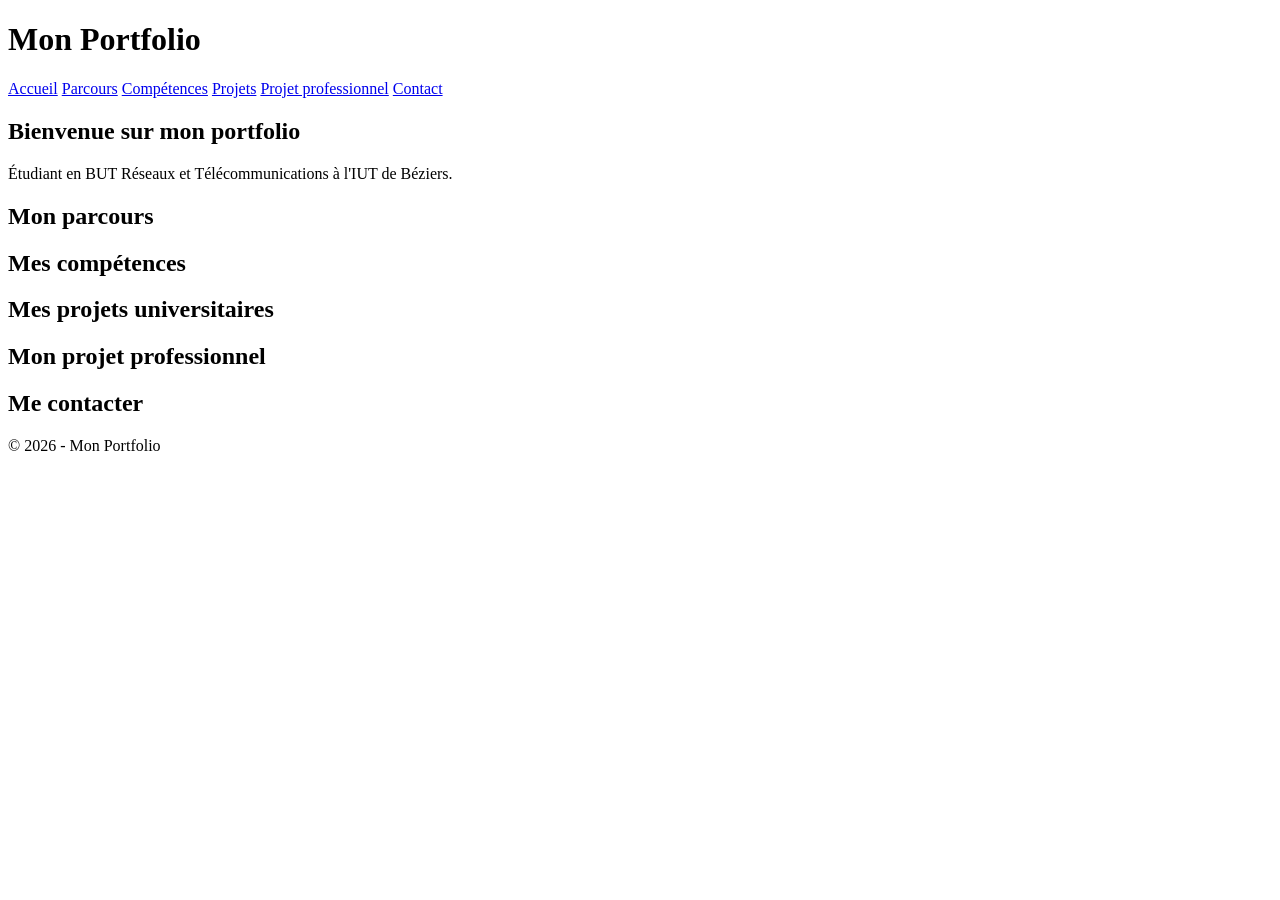
==== index.html @ 4b576bbe "Create index.html" ====
<!DOCTYPE html>
<html lang="fr">

<head>
    <meta charset="UTF-8">
    <meta name="viewport" content="width=device-width, initial-scale=1.0">
    <title>Mon Portfolio - BUT R&T</title>
    <link rel="stylesheet" href="style.css">
</head>

<body>

    <header>
        <h1>Mon Portfolio</h1>

        <nav>
            <a href="#accueil">Accueil</a>
            <a href="#parcours">Parcours</a>
            <a href="#competences">Compétences</a>
            <a href="#projets">Projets</a>
            <a href="#avenir">Projet professionnel</a>
            <a href="#contact">Contact</a>
        </nav>
    </header>

    <main>

        <section id="accueil">
            <h2>Bienvenue sur mon portfolio</h2>
            <p>Étudiant en BUT Réseaux et Télécommunications
            à l'IUT de Béziers.</p>
        </section>

        <section id="parcours">
            <h2>Mon parcours</h2>
        </section>

        <section id="competences">
            <h2>Mes compétences</h2>
        </section>

        <section id="projets">
            <h2>Mes projets universitaires</h2>
        </section>

        <section id="avenir">
            <h2>Mon projet professionnel</h2>
        </section>

        <section id="contact">
            <h2>Me contacter</h2>
        </section>

    </main>

    <footer>
        <p>© 2026 - Mon Portfolio</p>
    </footer>

</body>

</html>
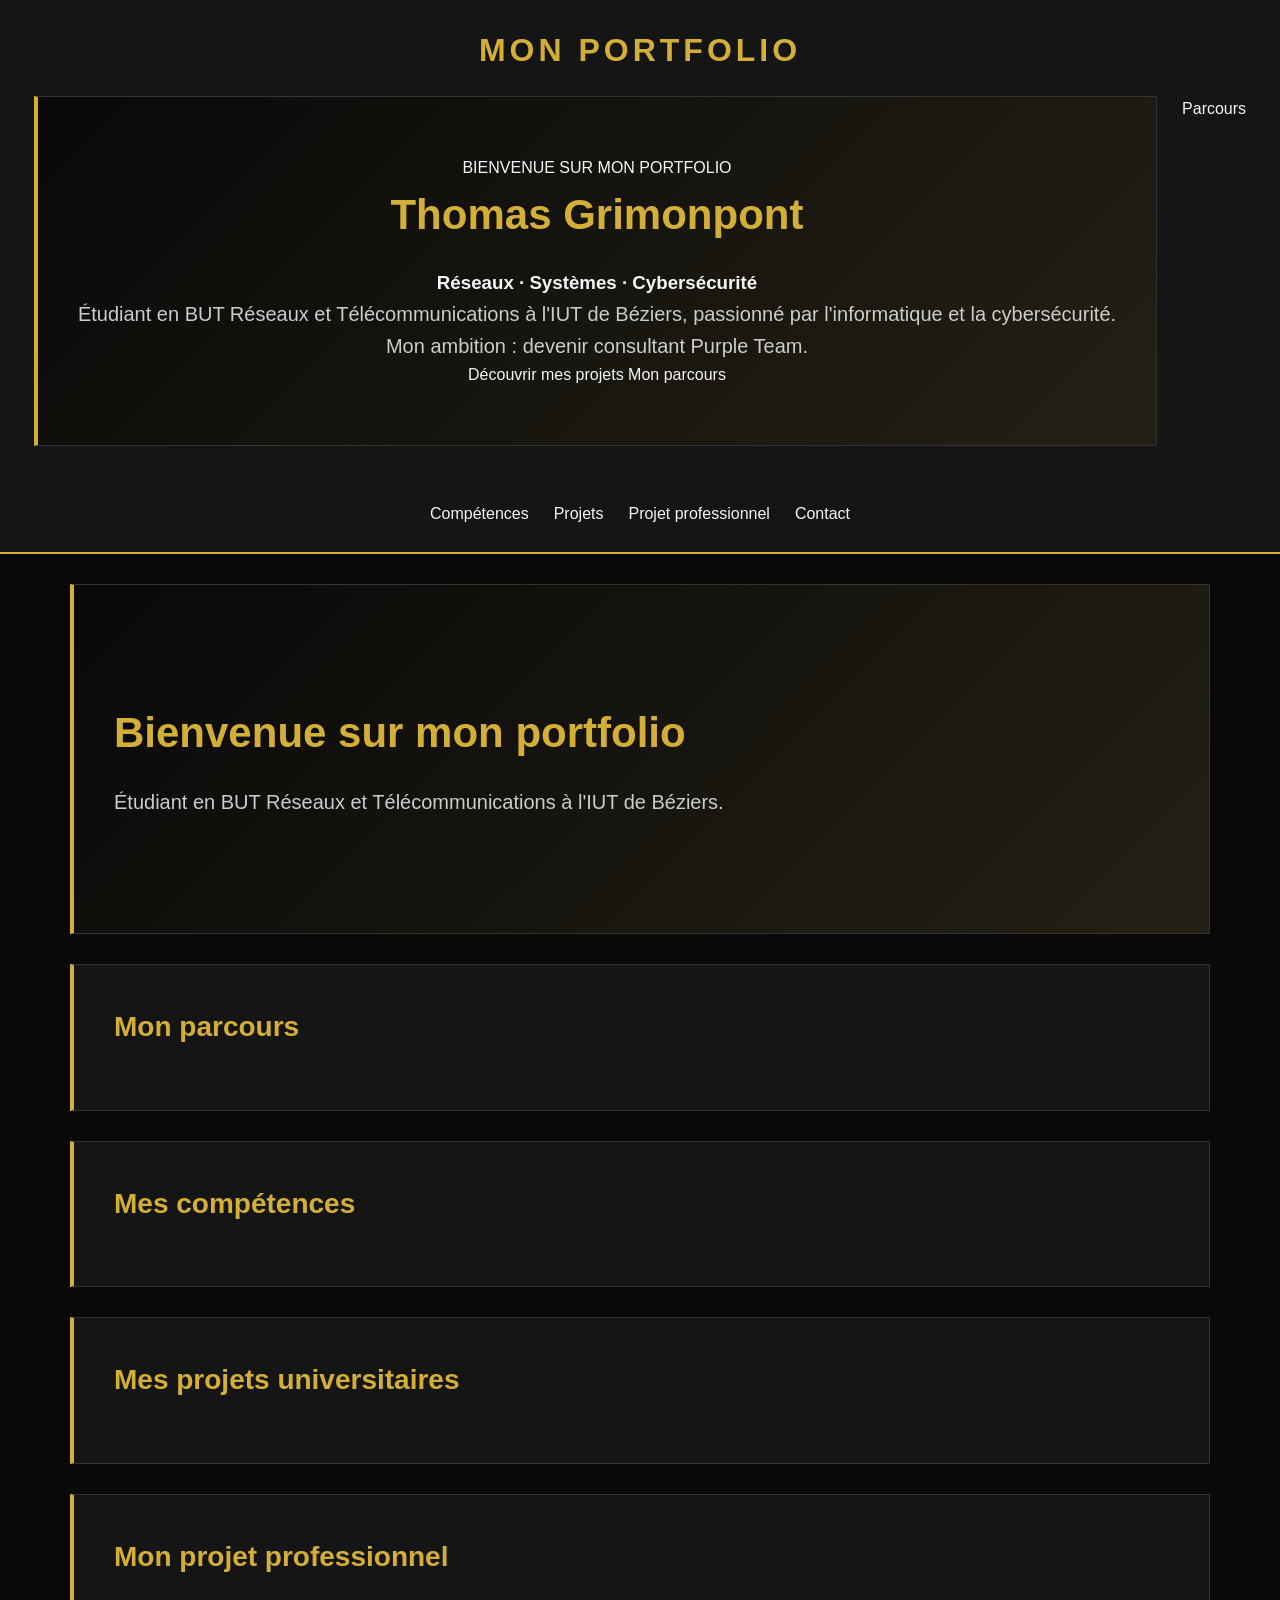
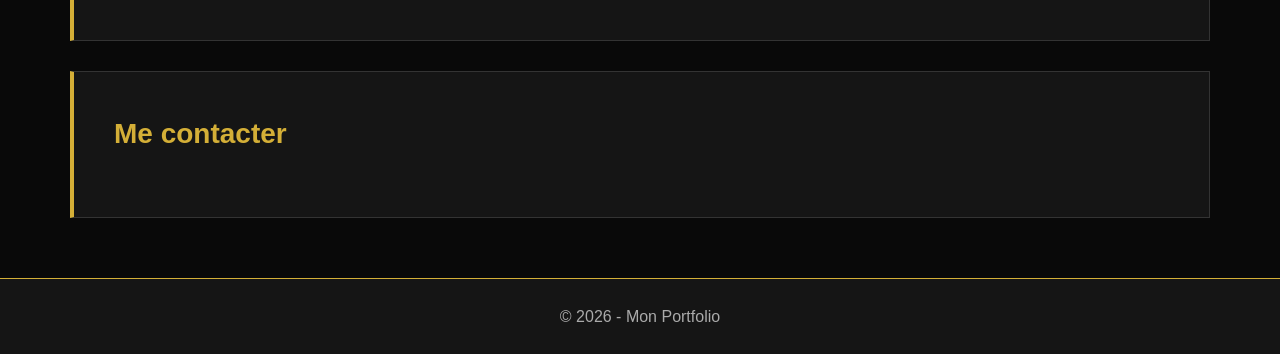
==== commit f29c5cf9: "Update index.html" ====
--- a/index.html
+++ b/index.html
@@ -15,7 +15,37 @@
         <h1>Mon Portfolio</h1>
 
         <nav>
-            <a href="#accueil">Accueil</a>
+            
+<section id="accueil">
+
+    <span class="surtitre">BIENVENUE SUR MON PORTFOLIO</span>
+
+    <h2>Thomas Grimonpont</h2>
+
+    <h3>Réseaux · Systèmes · Cybersécurité</h3>
+
+    <p>
+        Étudiant en BUT Réseaux et Télécommunications
+        à l'IUT de Béziers, passionné par l'informatique
+        et la cybersécurité.
+    </p>
+
+    <p>
+        Mon ambition : devenir consultant Purple Team.
+    </p>
+
+    <div class="boutons">
+        <a href="#projets" class="btn-or">
+            Découvrir mes projets
+        </a>
+
+        <a href="#parcours" class="btn-contour">
+            Mon parcours
+        </a>
+    </div>
+
+</section>
+
             <a href="#parcours">Parcours</a>
             <a href="#competences">Compétences</a>
             <a href="#projets">Projets</a>
--- a/style.css
+++ b/style.css
@@ -0,0 +1,139 @@
+
+/* Paramètres généraux */
+
+* {
+    box-sizing: border-box;
+    margin: 0;
+    padding: 0;
+}
+
+html {
+    scroll-behavior: smooth;
+}
+
+body {
+    background-color: #090909;
+    color: #f5f5f5;
+    font-family: Arial, sans-serif;
+    line-height: 1.6;
+}
+
+/* En-tête */
+
+header {
+    background-color: #151515;
+    border-bottom: 2px solid #d4af37;
+    padding: 25px;
+    text-align: center;
+}
+
+header h1 {
+    color: #d4af37;
+    text-transform: uppercase;
+    letter-spacing: 4px;
+}
+
+/* Menu de navigation */
+
+nav {
+    display: flex;
+    justify-content: center;
+    flex-wrap: wrap;
+    gap: 25px;
+    margin-top: 20px;
+}
+
+nav a {
+    color: #f5f5f5;
+    text-decoration: none;
+    transition: 0.3s;
+}
+
+nav a:hover {
+    color: #d4af37;
+}
+
+a:focus-visible {
+    outline: 2px solid #d4af37;
+    outline-offset: 5px;
+}
+
+/* Contenu principal */
+
+main {
+    max-width: 1200px;
+    margin: auto;
+    padding: 30px;
+}
+
+/* Rubriques */
+
+section {
+    background-color: #151515;
+    border: 1px solid #333333;
+    border-left: 4px solid #d4af37;
+    padding: 40px;
+    margin-bottom: 30px;
+}
+
+section h2 {
+    color: #d4af37;
+    margin-bottom: 20px;
+    font-size: 28px;
+}
+
+/* Page d'accueil */
+
+#accueil {
+    min-height: 350px;
+    display: flex;
+    flex-direction: column;
+    justify-content: center;
+    background: linear-gradient(
+        135deg, #090909, #242015
+    );
+}
+
+#accueil h2 {
+    font-size: 42px;
+}
+
+#accueil p {
+    color: #cccccc;
+    font-size: 20px;
+}
+
+/* Pied de page */
+
+footer {
+    background-color: #151515;
+    border-top: 1px solid #d4af37;
+    text-align: center;
+    padding: 25px;
+    color: #aaaaaa;
+}
+
+/* Adaptation aux téléphones */
+
+@media screen and (max-width: 768px) {
+
+    nav {
+        gap: 15px;
+    }
+
+    main {
+        padding: 15px;
+    }
+
+    section {
+        padding: 20px;
+    }
+
+    #accueil h2 {
+        font-size: 30px;
+    }
+
+    #accueil p {
+        font-size: 16px;
+    }
+}
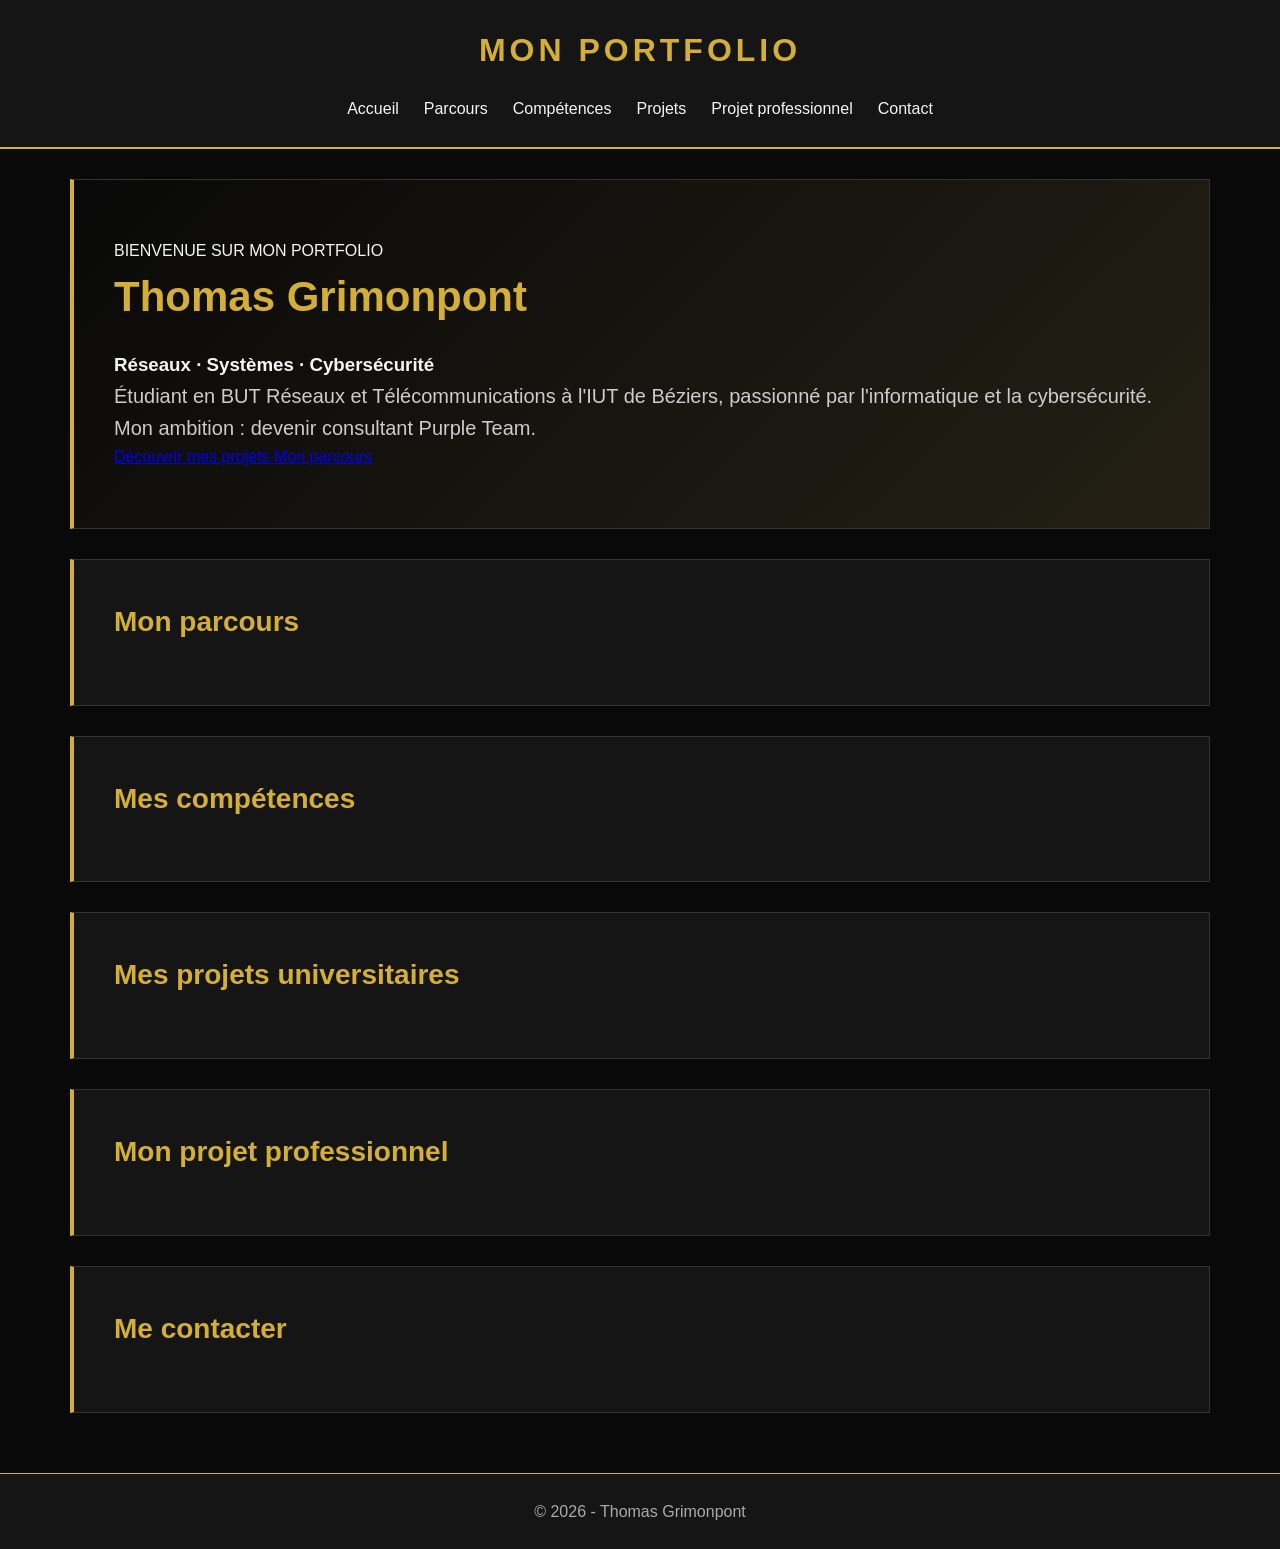
==== commit 5a7939c9: "Update index.html" ====
--- a/index.html
+++ b/index.html
@@ -5,7 +5,7 @@
 <head>
     <meta charset="UTF-8">
     <meta name="viewport" content="width=device-width, initial-scale=1.0">
-    <title>Mon Portfolio - BUT R&T</title>
+    <title>Thomas Grimonpont - Portfolio</title>
     <link rel="stylesheet" href="style.css">
 </head>
 
@@ -15,37 +15,7 @@
         <h1>Mon Portfolio</h1>
 
         <nav>
-            
-<section id="accueil">
-
-    <span class="surtitre">BIENVENUE SUR MON PORTFOLIO</span>
-
-    <h2>Thomas Grimonpont</h2>
-
-    <h3>Réseaux · Systèmes · Cybersécurité</h3>
-
-    <p>
-        Étudiant en BUT Réseaux et Télécommunications
-        à l'IUT de Béziers, passionné par l'informatique
-        et la cybersécurité.
-    </p>
-
-    <p>
-        Mon ambition : devenir consultant Purple Team.
-    </p>
-
-    <div class="boutons">
-        <a href="#projets" class="btn-or">
-            Découvrir mes projets
-        </a>
-
-        <a href="#parcours" class="btn-contour">
-            Mon parcours
-        </a>
-    </div>
-
-</section>
-
+            <a href="#accueil">Accueil</a>
             <a href="#parcours">Parcours</a>
             <a href="#competences">Compétences</a>
             <a href="#projets">Projets</a>
@@ -57,9 +27,37 @@
     <main>
 
         <section id="accueil">
-            <h2>Bienvenue sur mon portfolio</h2>
-            <p>Étudiant en BUT Réseaux et Télécommunications
-            à l'IUT de Béziers.</p>
+
+            <span class="surtitre">
+                BIENVENUE SUR MON PORTFOLIO
+            </span>
+
+            <h2>Thomas Grimonpont</h2>
+
+            <h3>Réseaux · Systèmes · Cybersécurité</h3>
+
+            <p>
+                Étudiant en BUT Réseaux et Télécommunications
+                à l'IUT de Béziers, passionné par l'informatique
+                et la cybersécurité.
+            </p>
+
+            <p>
+                Mon ambition : devenir consultant Purple Team.
+            </p>
+
+            <div class="boutons">
+
+                <a href="#projets" class="btn-or">
+                    Découvrir mes projets
+                </a>
+
+                <a href="#parcours" class="btn-contour">
+                    Mon parcours
+                </a>
+
+            </div>
+
         </section>
 
         <section id="parcours">
@@ -85,7 +83,7 @@
     </main>
 
     <footer>
-        <p>© 2026 - Mon Portfolio</p>
+        <p>© 2026 - Thomas Grimonpont</p>
     </footer>
 
 </body>
--- a/style.css
+++ b/style.css
@@ -132,6 +132,102 @@
     #accueil h2 {
         font-size: 30px;
     }
+    
+/* Présentation personnelle */
+
+.surtitre {
+    color: #d4af37;
+    font-size: 13px;
+    letter-spacing: 5px;
+    margin-bottom: 15px;
+}
+
+#accueil {
+    min-height: 500px;
+}
+
+#accueil h2 {
+    color: #ffffff;
+    font-size: clamp(32px, 5vw, 65px);
+    margin-bottom: 5px;
+}
+
+#accueil h3 {
+    color: #d4af37;
+    font-size: 22px;
+    margin-bottom: 25px;
+}
+
+#accueil p {
+    max-width: 750px;
+    margin-bottom: 10px;
+}
+
+/* Boutons */
+
+.boutons {
+    display: flex;
+    flex-wrap: wrap;
+    gap: 20px;
+    margin-top: 30px;
+}
+
+.btn-or,
+.btn-contour {
+    padding: 12px 25px;
+    text-decoration: none;
+    font-weight: bold;
+    border: 1px solid #d4af37;
+    transition: 0.3s;
+}
+
+.btn-or {
+    background-color: #d4af37;
+    color: #090909;
+}
+
+.btn-contour {
+    color: #d4af37;
+}
+
+.btn-or:hover {
+    background-color: #f5d76e;
+    box-shadow: 0 0 20px #d4af3755;
+}
+
+.btn-contour:hover {
+    background-color: #d4af37;
+    color: #090909;
+}
+
+/* Animation d'apparition */
+
+#accueil {
+    animation: apparition 1s ease-out;
+}
+
+@keyframes apparition {
+    from {
+        opacity: 0;
+        transform: translateY(20px);
+    }
+
+    to {
+        opacity: 1;
+        transform: translateY(0);
+    }
+}
+
+@media (prefers-reduced-motion: reduce) {
+    #accueil {
+        animation: none;
+    }
+
+    html {
+        scroll-behavior: auto;
+    }
+}
+
 
     #accueil p {
         font-size: 16px;
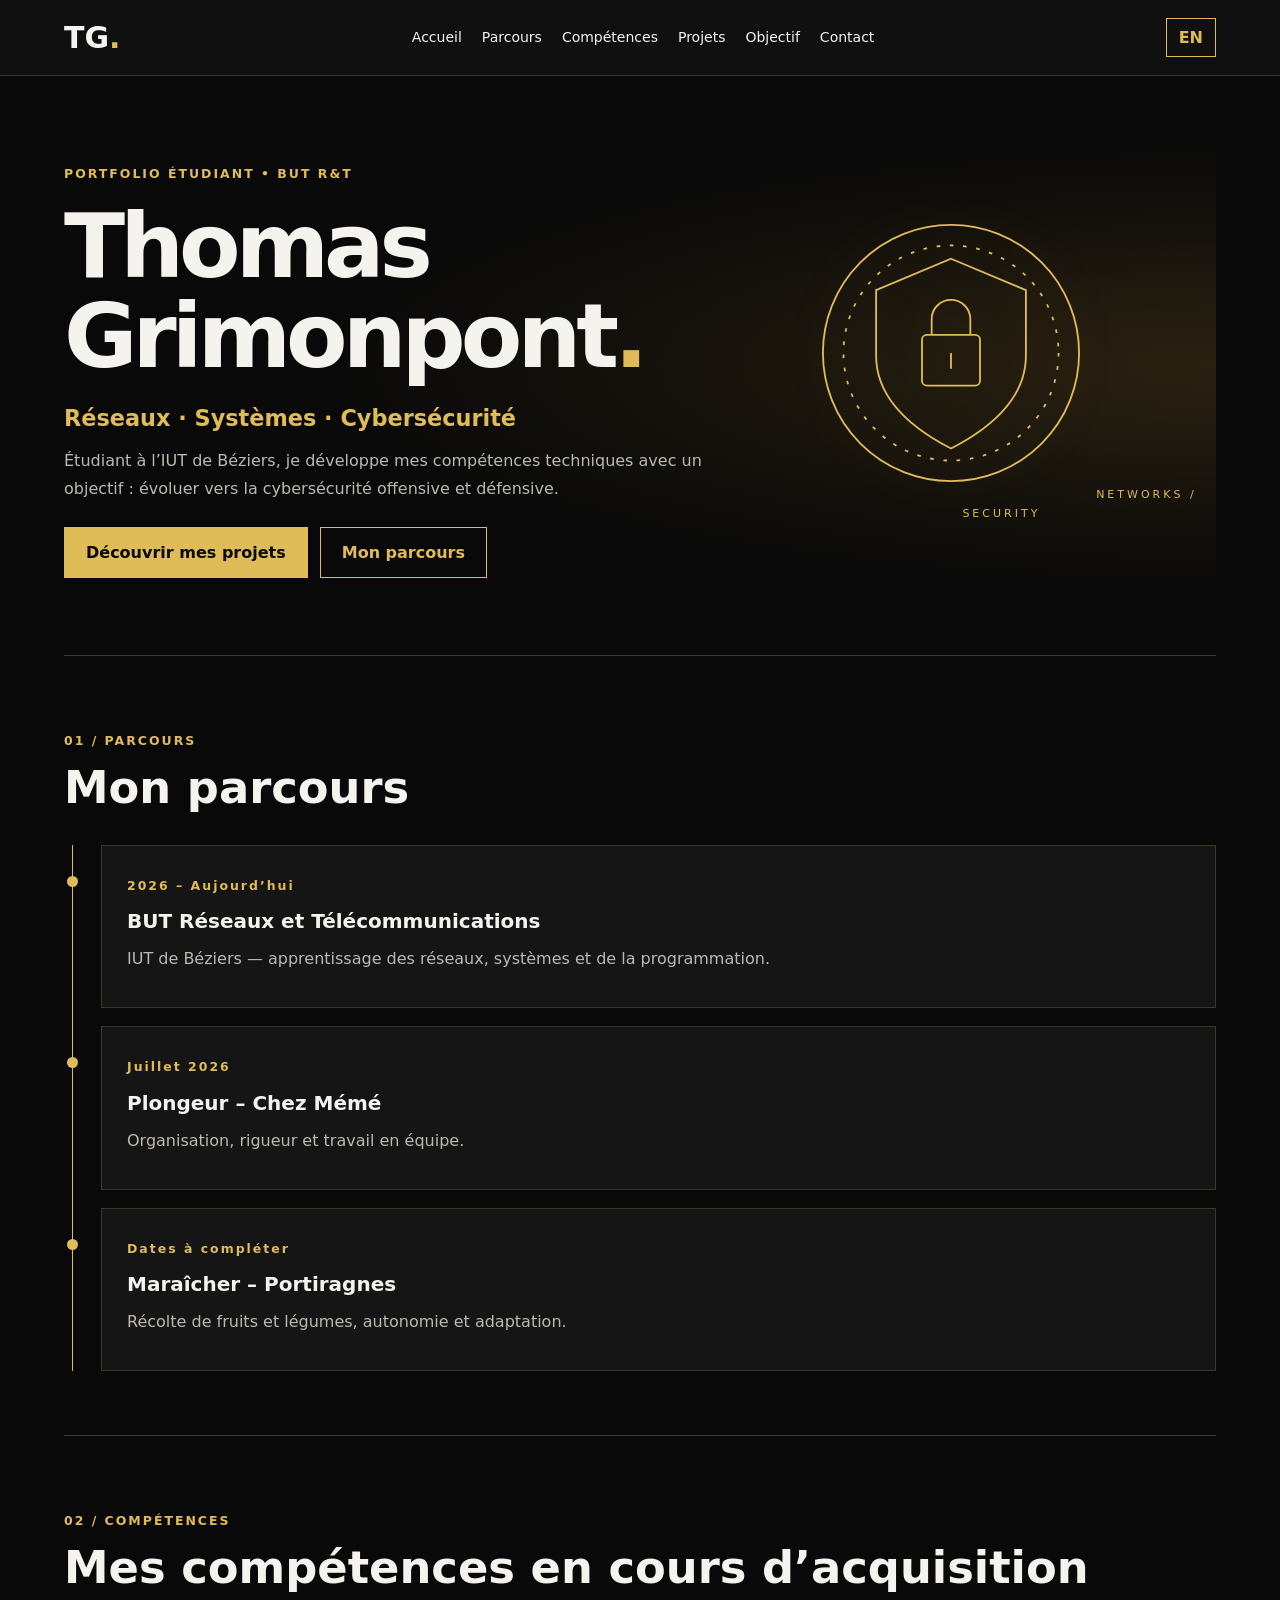
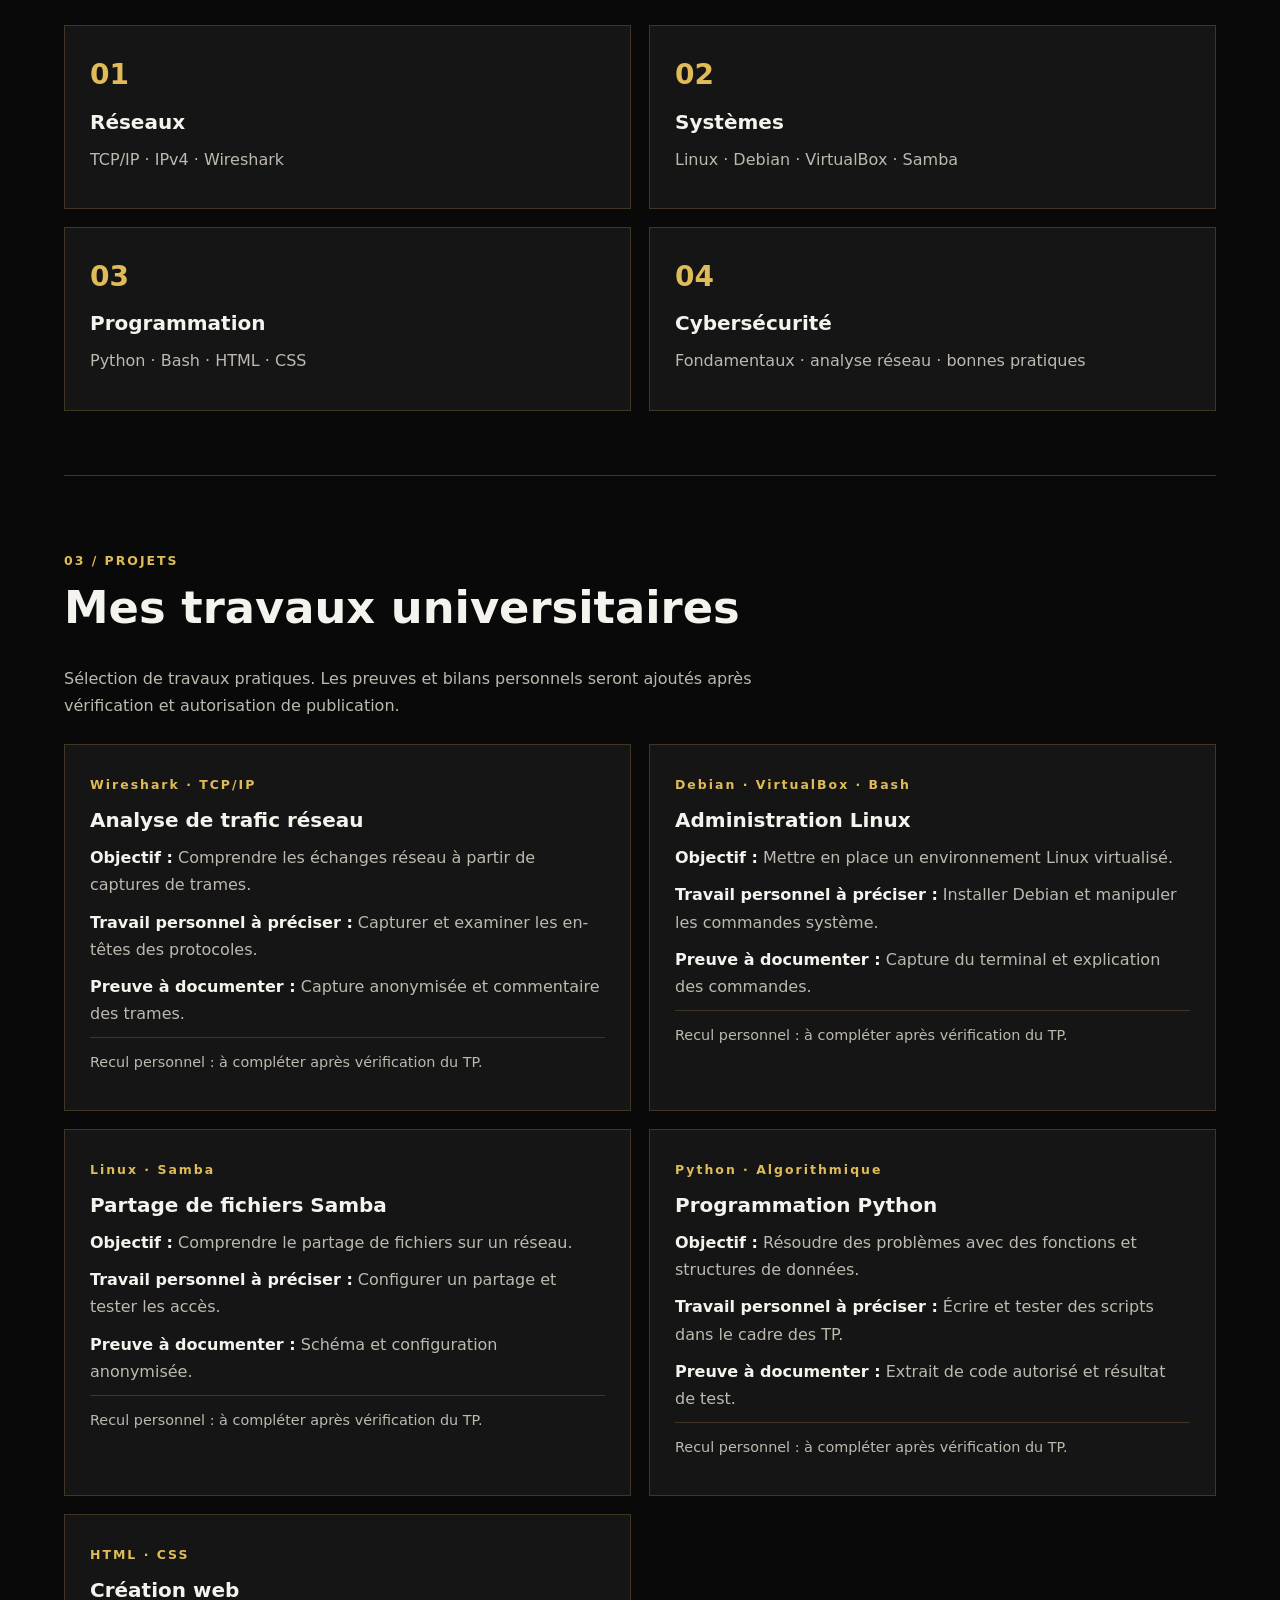
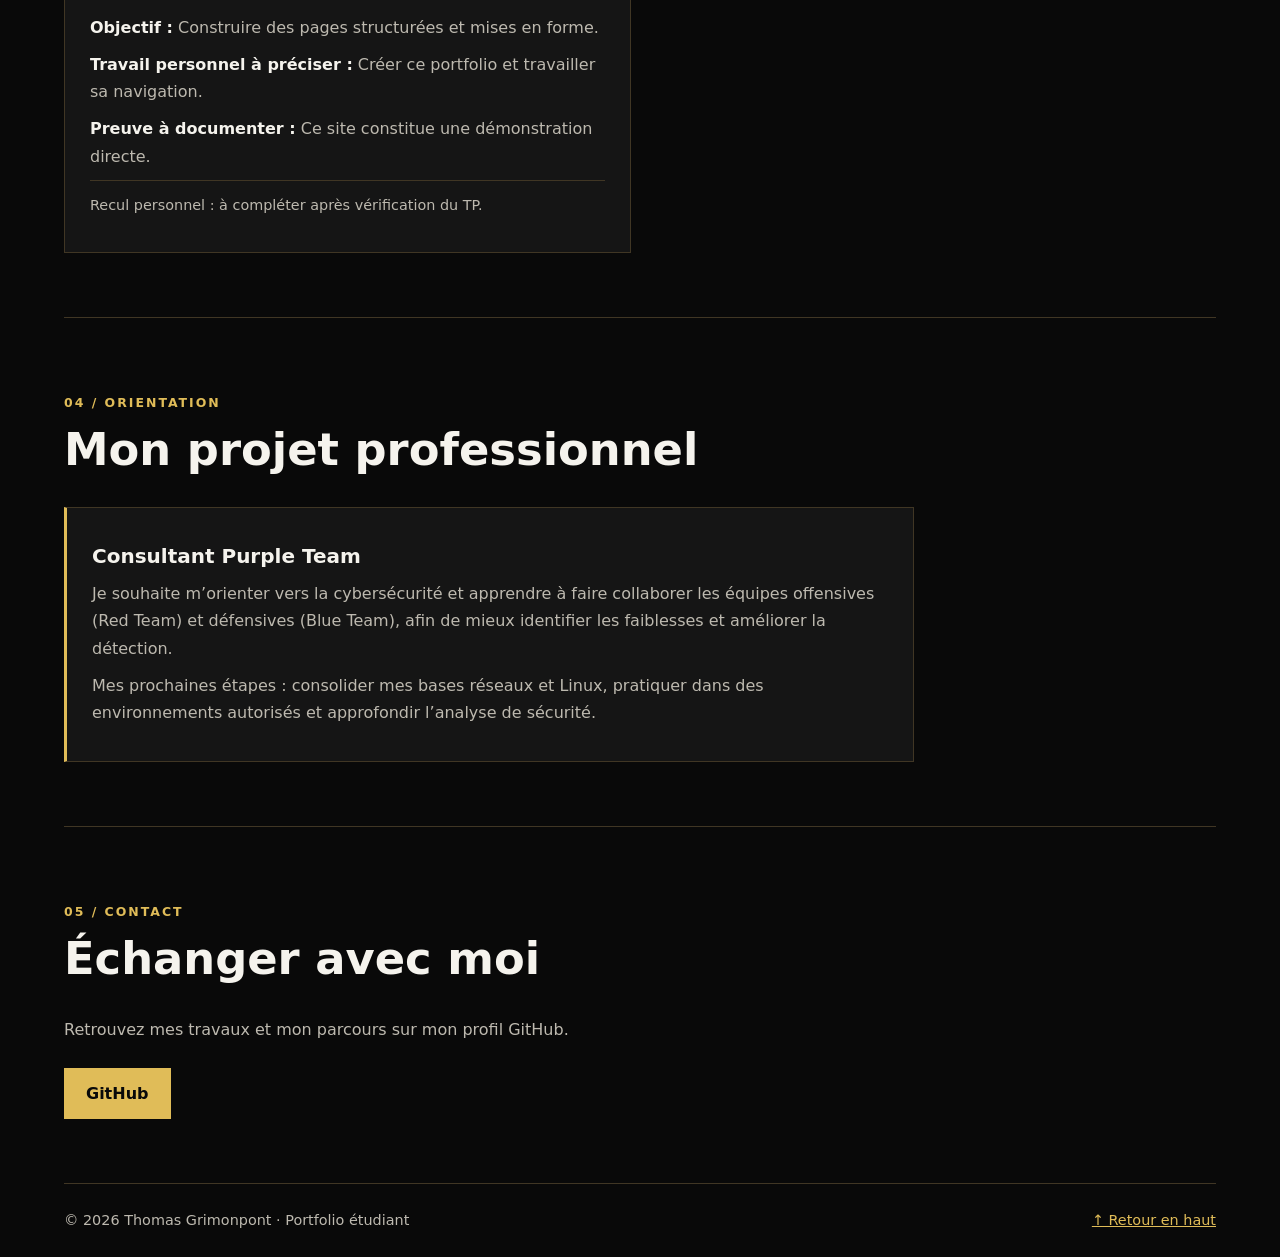
==== commit 9ff3ca35: "Add files via upload" ====
--- a/index.html
+++ b/index.html
@@ -1,91 +1 @@
-
-<!DOCTYPE html>
-<html lang="fr">
-
-<head>
-    <meta charset="UTF-8">
-    <meta name="viewport" content="width=device-width, initial-scale=1.0">
-    <title>Thomas Grimonpont - Portfolio</title>
-    <link rel="stylesheet" href="style.css">
-</head>
-
-<body>
-
-    <header>
-        <h1>Mon Portfolio</h1>
-
-        <nav>
-            <a href="#accueil">Accueil</a>
-            <a href="#parcours">Parcours</a>
-            <a href="#competences">Compétences</a>
-            <a href="#projets">Projets</a>
-            <a href="#avenir">Projet professionnel</a>
-            <a href="#contact">Contact</a>
-        </nav>
-    </header>
-
-    <main>
-
-        <section id="accueil">
-
-            <span class="surtitre">
-                BIENVENUE SUR MON PORTFOLIO
-            </span>
-
-            <h2>Thomas Grimonpont</h2>
-
-            <h3>Réseaux · Systèmes · Cybersécurité</h3>
-
-            <p>
-                Étudiant en BUT Réseaux et Télécommunications
-                à l'IUT de Béziers, passionné par l'informatique
-                et la cybersécurité.
-            </p>
-
-            <p>
-                Mon ambition : devenir consultant Purple Team.
-            </p>
-
-            <div class="boutons">
-
-                <a href="#projets" class="btn-or">
-                    Découvrir mes projets
-                </a>
-
-                <a href="#parcours" class="btn-contour">
-                    Mon parcours
-                </a>
-
-            </div>
-
-        </section>
-
-        <section id="parcours">
-            <h2>Mon parcours</h2>
-        </section>
-
-        <section id="competences">
-            <h2>Mes compétences</h2>
-        </section>
-
-        <section id="projets">
-            <h2>Mes projets universitaires</h2>
-        </section>
-
-        <section id="avenir">
-            <h2>Mon projet professionnel</h2>
-        </section>
-
-        <section id="contact">
-            <h2>Me contacter</h2>
-        </section>
-
-    </main>
-
-    <footer>
-        <p>© 2026 - Thomas Grimonpont</p>
-    </footer>
-
-</body>
-
-</html>
+<!doctype html><html lang="fr"><head><meta charset="utf-8"><meta name="viewport" content="width=device-width,initial-scale=1"><meta name="description" content="Portfolio Thomas Grimonpont – Networks and Telecommunications"><title>Thomas Grimonpont | Portfolio</title><link rel="stylesheet" href="style.css"></head><body><a class="skip" href="#contenu">Aller au contenu</a><header><div class="navwrap"><a class="brand" href="#accueil">TG<span>.</span></a><nav aria-label="Navigation principale"><a href="#accueil">Accueil</a><a href="#parcours">Parcours</a><a href="#competences">Compétences</a><a href="#projets">Projets</a><a href="#avenir">Objectif</a><a href="#contact">Contact</a></nav><a class="lang" lang="en" href="en.html">EN</a></div></header><main id="contenu"><section id="accueil" class="hero"><div><p class="eyebrow">PORTFOLIO ÉTUDIANT • BUT R&T</p><h1>Thomas<br>Grimonpont<span>.</span></h1><p class="lead">Réseaux · Systèmes · Cybersécurité</p><p>Étudiant à l’IUT de Béziers, je développe mes compétences techniques avec un objectif : évoluer vers la cybersécurité offensive et défensive.</p><div class="buttons"><a class="button" href="#projets">Découvrir mes projets</a><a class="button outline" href="#parcours">Mon parcours</a></div></div><div class="emblem" aria-hidden="true"><svg viewBox="0 0 240 240"><circle cx="120" cy="120" r="106"/><circle cx="120" cy="120" r="89" stroke-dasharray="3 8"/><path d="M120 42 182 68v54q0 45-62 77-62-32-62-77V68Z"/><rect x="96" y="105" width="48" height="42" rx="4"/><path d="M104 105V92a16 16 0 0 1 32 0v13M120 120v13"/></svg><span>NETWORKS / SECURITY</span></div></section><section id="parcours"><p class="eyebrow">01 / PARCOURS</p><h2>Mon parcours</h2><div class="timeline"><article><span class="tag">2026 – Aujourd’hui</span><h3>BUT Réseaux et Télécommunications</h3><p>IUT de Béziers — apprentissage des réseaux, systèmes et de la programmation.</p></article><article><span class="tag">Juillet 2026</span><h3>Plongeur – Chez Mémé</h3><p>Organisation, rigueur et travail en équipe.</p></article><article><span class="tag">Dates à compléter</span><h3>Maraîcher – Portiragnes</h3><p>Récolte de fruits et légumes, autonomie et adaptation.</p></article></div></section><section id="competences"><p class="eyebrow">02 / COMPÉTENCES</p><h2>Mes compétences en cours d’acquisition</h2><div class="grid"><article class="skill"><span class="num">01</span><h3>Réseaux</h3><p>TCP/IP · IPv4 · Wireshark</p></article><article class="skill"><span class="num">02</span><h3>Systèmes</h3><p>Linux · Debian · VirtualBox · Samba</p></article><article class="skill"><span class="num">03</span><h3>Programmation</h3><p>Python · Bash · HTML · CSS</p></article><article class="skill"><span class="num">04</span><h3>Cybersécurité</h3><p>Fondamentaux · analyse réseau · bonnes pratiques</p></article></div></section><section id="projets"><p class="eyebrow">03 / PROJETS</p><h2>Mes travaux universitaires</h2><p class="intro">Sélection de travaux pratiques. Les preuves et bilans personnels seront ajoutés après vérification et autorisation de publication.</p><div class="grid projects"><article class="project"><span class="tag">Wireshark · TCP/IP</span><h3>Analyse de trafic réseau</h3><p><strong>Objectif :</strong> Comprendre les échanges réseau à partir de captures de trames.</p><p><strong>Travail personnel à préciser :</strong> Capturer et examiner les en-têtes des protocoles.</p><p><strong>Preuve à documenter :</strong> Capture anonymisée et commentaire des trames.</p><p class="muted">Recul personnel : à compléter après vérification du TP.</p></article><article class="project"><span class="tag">Debian · VirtualBox · Bash</span><h3>Administration Linux</h3><p><strong>Objectif :</strong> Mettre en place un environnement Linux virtualisé.</p><p><strong>Travail personnel à préciser :</strong> Installer Debian et manipuler les commandes système.</p><p><strong>Preuve à documenter :</strong> Capture du terminal et explication des commandes.</p><p class="muted">Recul personnel : à compléter après vérification du TP.</p></article><article class="project"><span class="tag">Linux · Samba</span><h3>Partage de fichiers Samba</h3><p><strong>Objectif :</strong> Comprendre le partage de fichiers sur un réseau.</p><p><strong>Travail personnel à préciser :</strong> Configurer un partage et tester les accès.</p><p><strong>Preuve à documenter :</strong> Schéma et configuration anonymisée.</p><p class="muted">Recul personnel : à compléter après vérification du TP.</p></article><article class="project"><span class="tag">Python · Algorithmique</span><h3>Programmation Python</h3><p><strong>Objectif :</strong> Résoudre des problèmes avec des fonctions et structures de données.</p><p><strong>Travail personnel à préciser :</strong> Écrire et tester des scripts dans le cadre des TP.</p><p><strong>Preuve à documenter :</strong> Extrait de code autorisé et résultat de test.</p><p class="muted">Recul personnel : à compléter après vérification du TP.</p></article><article class="project"><span class="tag">HTML · CSS</span><h3>Création web</h3><p><strong>Objectif :</strong> Construire des pages structurées et mises en forme.</p><p><strong>Travail personnel à préciser :</strong> Créer ce portfolio et travailler sa navigation.</p><p><strong>Preuve à documenter :</strong> Ce site constitue une démonstration directe.</p><p class="muted">Recul personnel : à compléter après vérification du TP.</p></article></div></section><section id="avenir"><p class="eyebrow">04 / ORIENTATION</p><h2>Mon projet professionnel</h2><div class="feature"><h3>Consultant Purple Team</h3><p>Je souhaite m’orienter vers la cybersécurité et apprendre à faire collaborer les équipes offensives (Red Team) et défensives (Blue Team), afin de mieux identifier les faiblesses et améliorer la détection.</p><p>Mes prochaines étapes : consolider mes bases réseaux et Linux, pratiquer dans des environnements autorisés et approfondir l’analyse de sécurité.</p></div></section><section id="contact"><p class="eyebrow">05 / CONTACT</p><h2>Échanger avec moi</h2><p>Retrouvez mes travaux et mon parcours sur mon profil GitHub.</p><div class="buttons"><a class="button" href="https://github.com/thomasgrimonpontpro-design">GitHub</a><!-- Ajouter ici le lien LinkedIn professionnel / Add professional LinkedIn link here --></div></section></main><footer>© 2026 Thomas Grimonpont · Portfolio étudiant <a href="#accueil">↑ Retour en haut</a></footer></body></html>
--- a/style.css
+++ b/style.css
@@ -1,235 +1 @@
-
-/* Paramètres généraux */
-
-* {
-    box-sizing: border-box;
-    margin: 0;
-    padding: 0;
-}
-
-html {
-    scroll-behavior: smooth;
-}
-
-body {
-    background-color: #090909;
-    color: #f5f5f5;
-    font-family: Arial, sans-serif;
-    line-height: 1.6;
-}
-
-/* En-tête */
-
-header {
-    background-color: #151515;
-    border-bottom: 2px solid #d4af37;
-    padding: 25px;
-    text-align: center;
-}
-
-header h1 {
-    color: #d4af37;
-    text-transform: uppercase;
-    letter-spacing: 4px;
-}
-
-/* Menu de navigation */
-
-nav {
-    display: flex;
-    justify-content: center;
-    flex-wrap: wrap;
-    gap: 25px;
-    margin-top: 20px;
-}
-
-nav a {
-    color: #f5f5f5;
-    text-decoration: none;
-    transition: 0.3s;
-}
-
-nav a:hover {
-    color: #d4af37;
-}
-
-a:focus-visible {
-    outline: 2px solid #d4af37;
-    outline-offset: 5px;
-}
-
-/* Contenu principal */
-
-main {
-    max-width: 1200px;
-    margin: auto;
-    padding: 30px;
-}
-
-/* Rubriques */
-
-section {
-    background-color: #151515;
-    border: 1px solid #333333;
-    border-left: 4px solid #d4af37;
-    padding: 40px;
-    margin-bottom: 30px;
-}
-
-section h2 {
-    color: #d4af37;
-    margin-bottom: 20px;
-    font-size: 28px;
-}
-
-/* Page d'accueil */
-
-#accueil {
-    min-height: 350px;
-    display: flex;
-    flex-direction: column;
-    justify-content: center;
-    background: linear-gradient(
-        135deg, #090909, #242015
-    );
-}
-
-#accueil h2 {
-    font-size: 42px;
-}
-
-#accueil p {
-    color: #cccccc;
-    font-size: 20px;
-}
-
-/* Pied de page */
-
-footer {
-    background-color: #151515;
-    border-top: 1px solid #d4af37;
-    text-align: center;
-    padding: 25px;
-    color: #aaaaaa;
-}
-
-/* Adaptation aux téléphones */
-
-@media screen and (max-width: 768px) {
-
-    nav {
-        gap: 15px;
-    }
-
-    main {
-        padding: 15px;
-    }
-
-    section {
-        padding: 20px;
-    }
-
-    #accueil h2 {
-        font-size: 30px;
-    }
-    
-/* Présentation personnelle */
-
-.surtitre {
-    color: #d4af37;
-    font-size: 13px;
-    letter-spacing: 5px;
-    margin-bottom: 15px;
-}
-
-#accueil {
-    min-height: 500px;
-}
-
-#accueil h2 {
-    color: #ffffff;
-    font-size: clamp(32px, 5vw, 65px);
-    margin-bottom: 5px;
-}
-
-#accueil h3 {
-    color: #d4af37;
-    font-size: 22px;
-    margin-bottom: 25px;
-}
-
-#accueil p {
-    max-width: 750px;
-    margin-bottom: 10px;
-}
-
-/* Boutons */
-
-.boutons {
-    display: flex;
-    flex-wrap: wrap;
-    gap: 20px;
-    margin-top: 30px;
-}
-
-.btn-or,
-.btn-contour {
-    padding: 12px 25px;
-    text-decoration: none;
-    font-weight: bold;
-    border: 1px solid #d4af37;
-    transition: 0.3s;
-}
-
-.btn-or {
-    background-color: #d4af37;
-    color: #090909;
-}
-
-.btn-contour {
-    color: #d4af37;
-}
-
-.btn-or:hover {
-    background-color: #f5d76e;
-    box-shadow: 0 0 20px #d4af3755;
-}
-
-.btn-contour:hover {
-    background-color: #d4af37;
-    color: #090909;
-}
-
-/* Animation d'apparition */
-
-#accueil {
-    animation: apparition 1s ease-out;
-}
-
-@keyframes apparition {
-    from {
-        opacity: 0;
-        transform: translateY(20px);
-    }
-
-    to {
-        opacity: 1;
-        transform: translateY(0);
-    }
-}
-
-@media (prefers-reduced-motion: reduce) {
-    #accueil {
-        animation: none;
-    }
-
-    html {
-        scroll-behavior: auto;
-    }
-}
-
-
-    #accueil p {
-        font-size: 16px;
-    }
-}
+:root{color-scheme:dark;--bg:#090909;--panel:#151515;--gold:#e0bc58;--text:#f5f3ed;--muted:#bdb9af;--line:#403624}*{box-sizing:border-box}html{scroll-behavior:smooth;scroll-padding-top:100px}body{margin:0;background:var(--bg);color:var(--text);font:16px/1.7 system-ui,Arial,sans-serif}a{color:var(--gold)}a:focus-visible{outline:3px solid #fff;outline-offset:5px}.skip{position:absolute;left:12px;top:-100px;background:#fff;color:#000;padding:12px;z-index:20}.skip:focus{top:12px}header{position:sticky;top:0;z-index:10;background:#101010;border-bottom:1px solid var(--line)}.navwrap{max-width:1200px;margin:auto;padding:12px 24px;display:flex;align-items:center;justify-content:space-between;gap:20px}.brand{font-size:30px;font-weight:900;text-decoration:none;color:var(--text)}.brand span,h1 span{color:var(--gold)}nav{display:flex;flex-wrap:wrap;gap:20px}nav a{color:var(--text);text-decoration:none;font-size:14px}nav a:hover{color:var(--gold)}.lang{border:1px solid var(--gold);padding:5px 12px;text-decoration:none;font-weight:700}main{max-width:1200px;margin:auto;padding:0 24px}section{padding:64px 0;border-bottom:1px solid var(--line)}.hero{min-height:580px;display:grid;grid-template-columns:1.6fr 1fr;align-items:center;gap:36px;background:radial-gradient(ellipse at right,#2a2111 0,transparent 55%)}.eyebrow,.tag{color:var(--gold);font-size:.78rem;letter-spacing:2px;font-weight:700}.hero h1{font-size:clamp(3rem,7vw,6rem);letter-spacing:-.055em;line-height:1;margin:18px 0}.lead{color:var(--gold);font-size:clamp(1rem,2vw,1.4rem);font-weight:600}p{color:var(--muted);margin:10px 0}.buttons{display:flex;gap:12px;flex-wrap:wrap;margin-top:25px}.button{display:inline-block;background:var(--gold);color:#090909;border:1px solid var(--gold);padding:11px 21px;text-decoration:none;font-weight:700}.button.outline{background:transparent;color:var(--gold)}.button:hover{background:#f9df91;color:#090909}.emblem{text-align:center;color:var(--gold);font-size:11px;letter-spacing:3px}.emblem svg{width:min(100%,290px);fill:none;stroke:var(--gold);stroke-width:1.5;filter:drop-shadow(0 0 16px #b38d4240)}h2{font-size:clamp(1.8rem,4vw,2.8rem);line-height:1.2;margin:8px 0 30px}h3{font-size:1.25rem;line-height:1.35;margin:10px 0}.timeline{border-left:1px solid var(--gold);padding-left:28px;margin-left:8px;display:grid;gap:18px}.timeline article,.skill,.project,.feature{background:var(--panel);border:1px solid var(--line);padding:25px;min-width:0}.timeline article{position:relative}.timeline article:before{content:'';position:absolute;left:-35px;top:30px;width:11px;height:11px;background:var(--gold);border-radius:50%}.grid{display:grid;grid-template-columns:repeat(2,minmax(0,1fr));gap:18px}.skill,.project{transition:border-color .2s,transform .2s}.skill:hover,.project:hover{border-color:var(--gold);transform:translateY(-3px)}.num{font-size:28px;color:var(--gold);font-weight:800}.project strong{color:var(--text)}.project .muted{font-size:.9rem;border-top:1px solid var(--line);padding-top:12px}.intro{max-width:780px;margin-bottom:25px}.feature{border-left:3px solid var(--gold);max-width:850px}footer{max-width:1200px;margin:auto;padding:24px;color:var(--muted);display:flex;justify-content:space-between;flex-wrap:wrap;gap:12px;font-size:.9rem}@media(max-width:760px){header{position:static}.navwrap{flex-wrap:wrap;gap:12px}nav{order:3;width:100%;gap:12px 18px}.hero{grid-template-columns:1fr;min-height:0}.emblem{display:none}.grid{grid-template-columns:1fr}section{padding:42px 0}main{padding:0 18px}.timeline article,.skill,.project,.feature{padding:18px}}@media(prefers-reduced-motion:reduce){html{scroll-behavior:auto}*,*::before,*::after{transition:none!important;animation:none!important}.skill:hover,.project:hover{transform:none}}
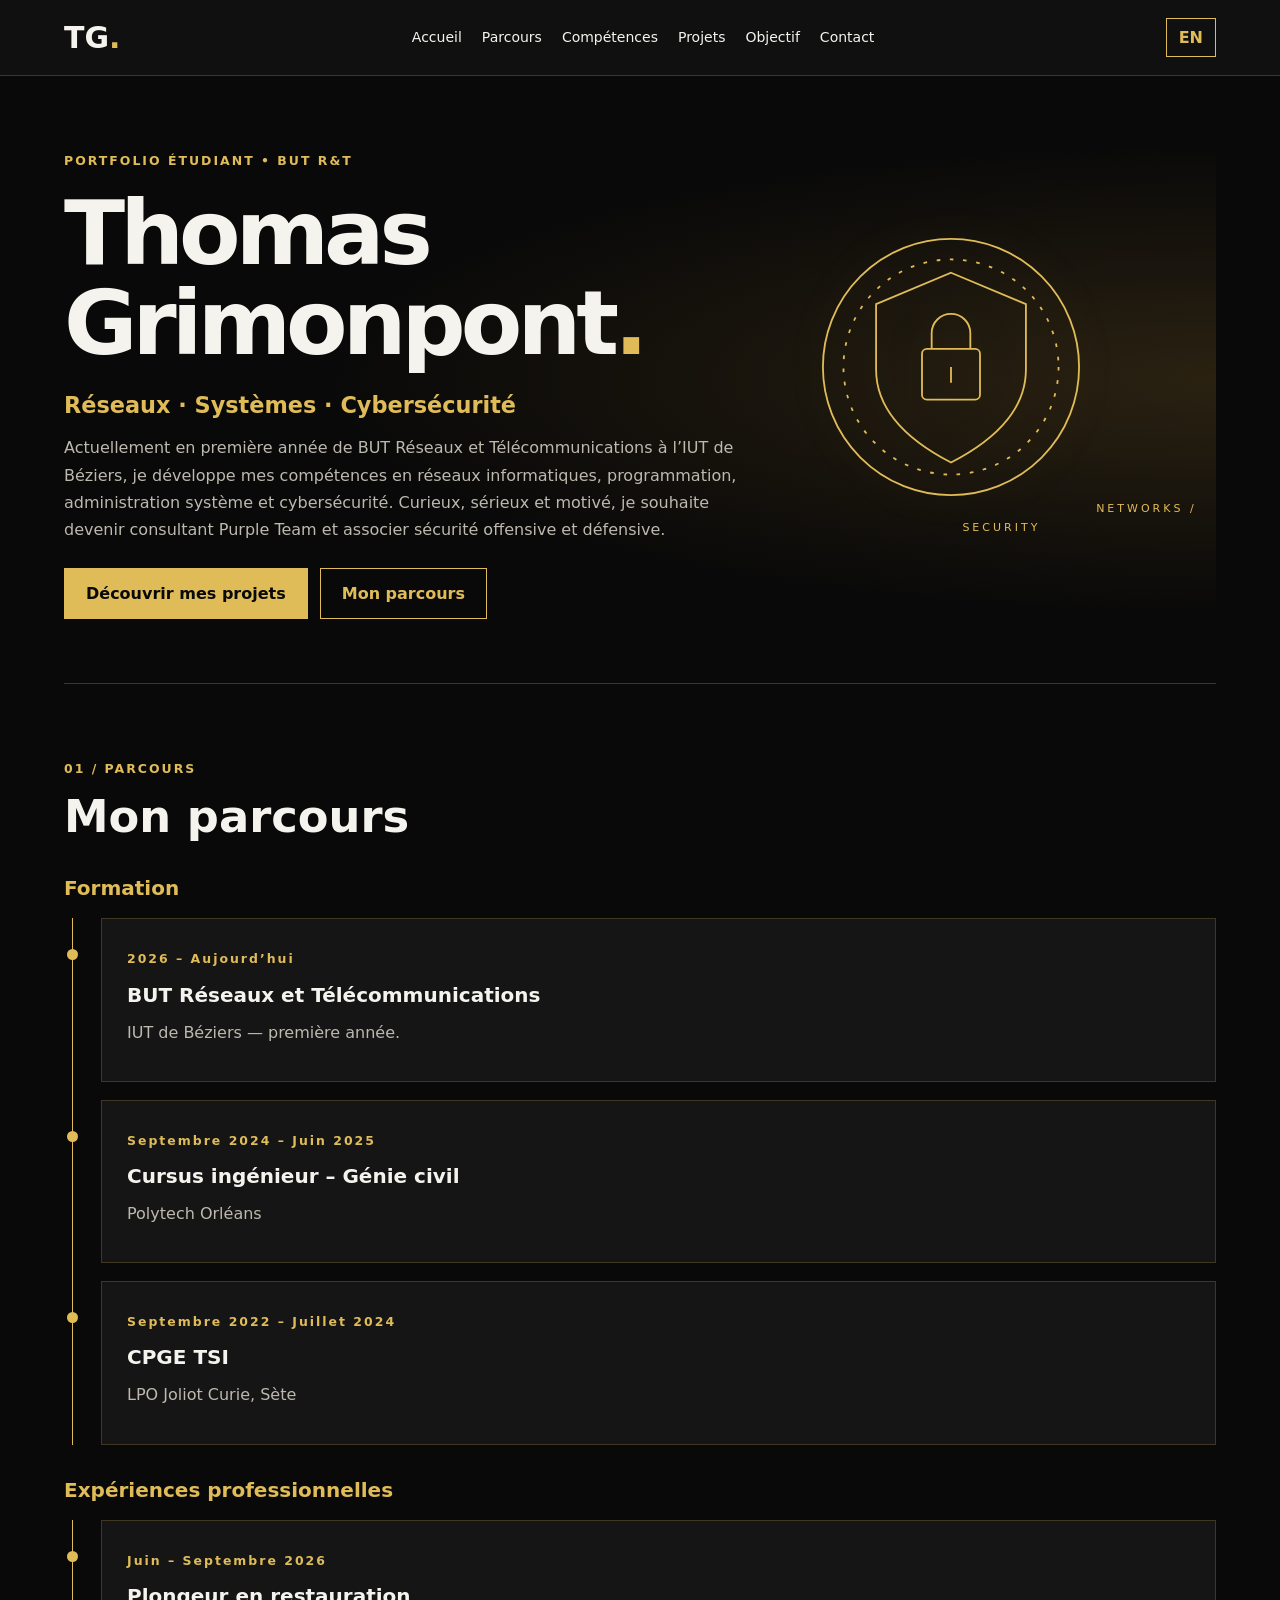
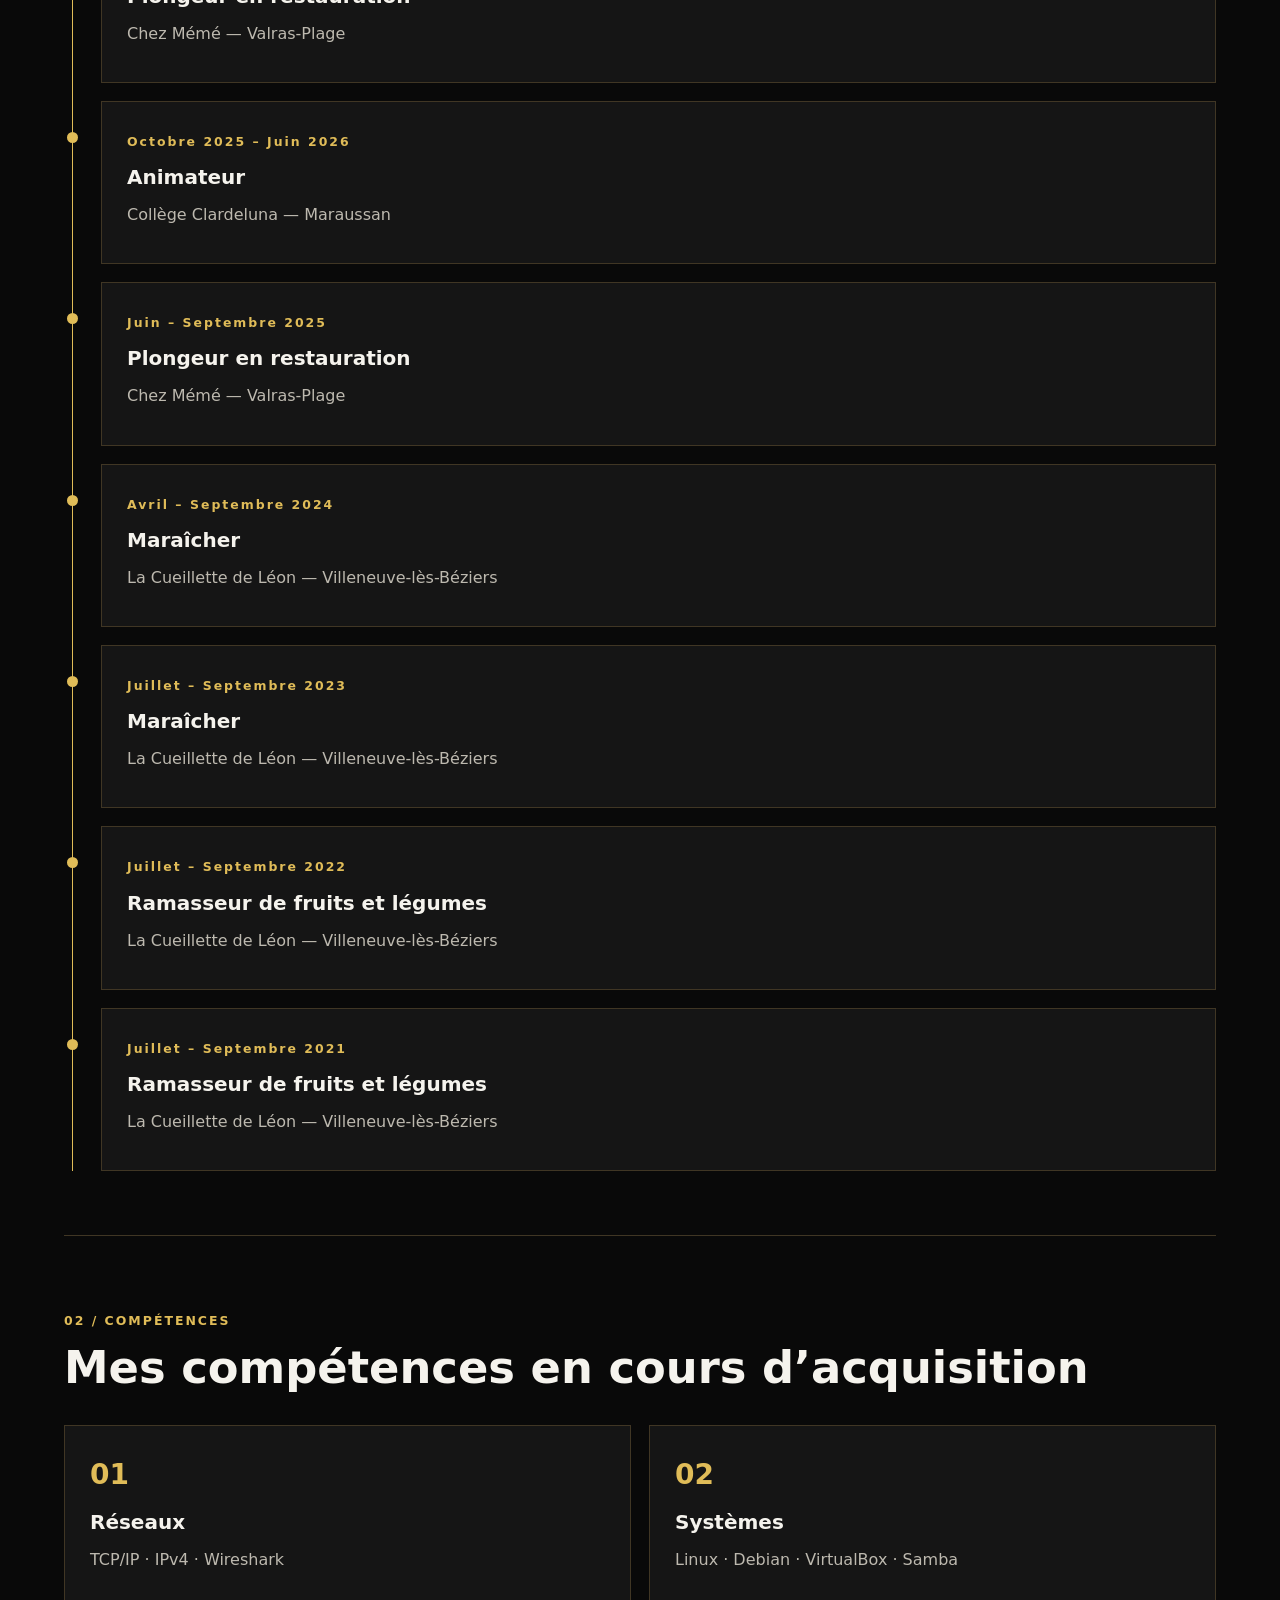
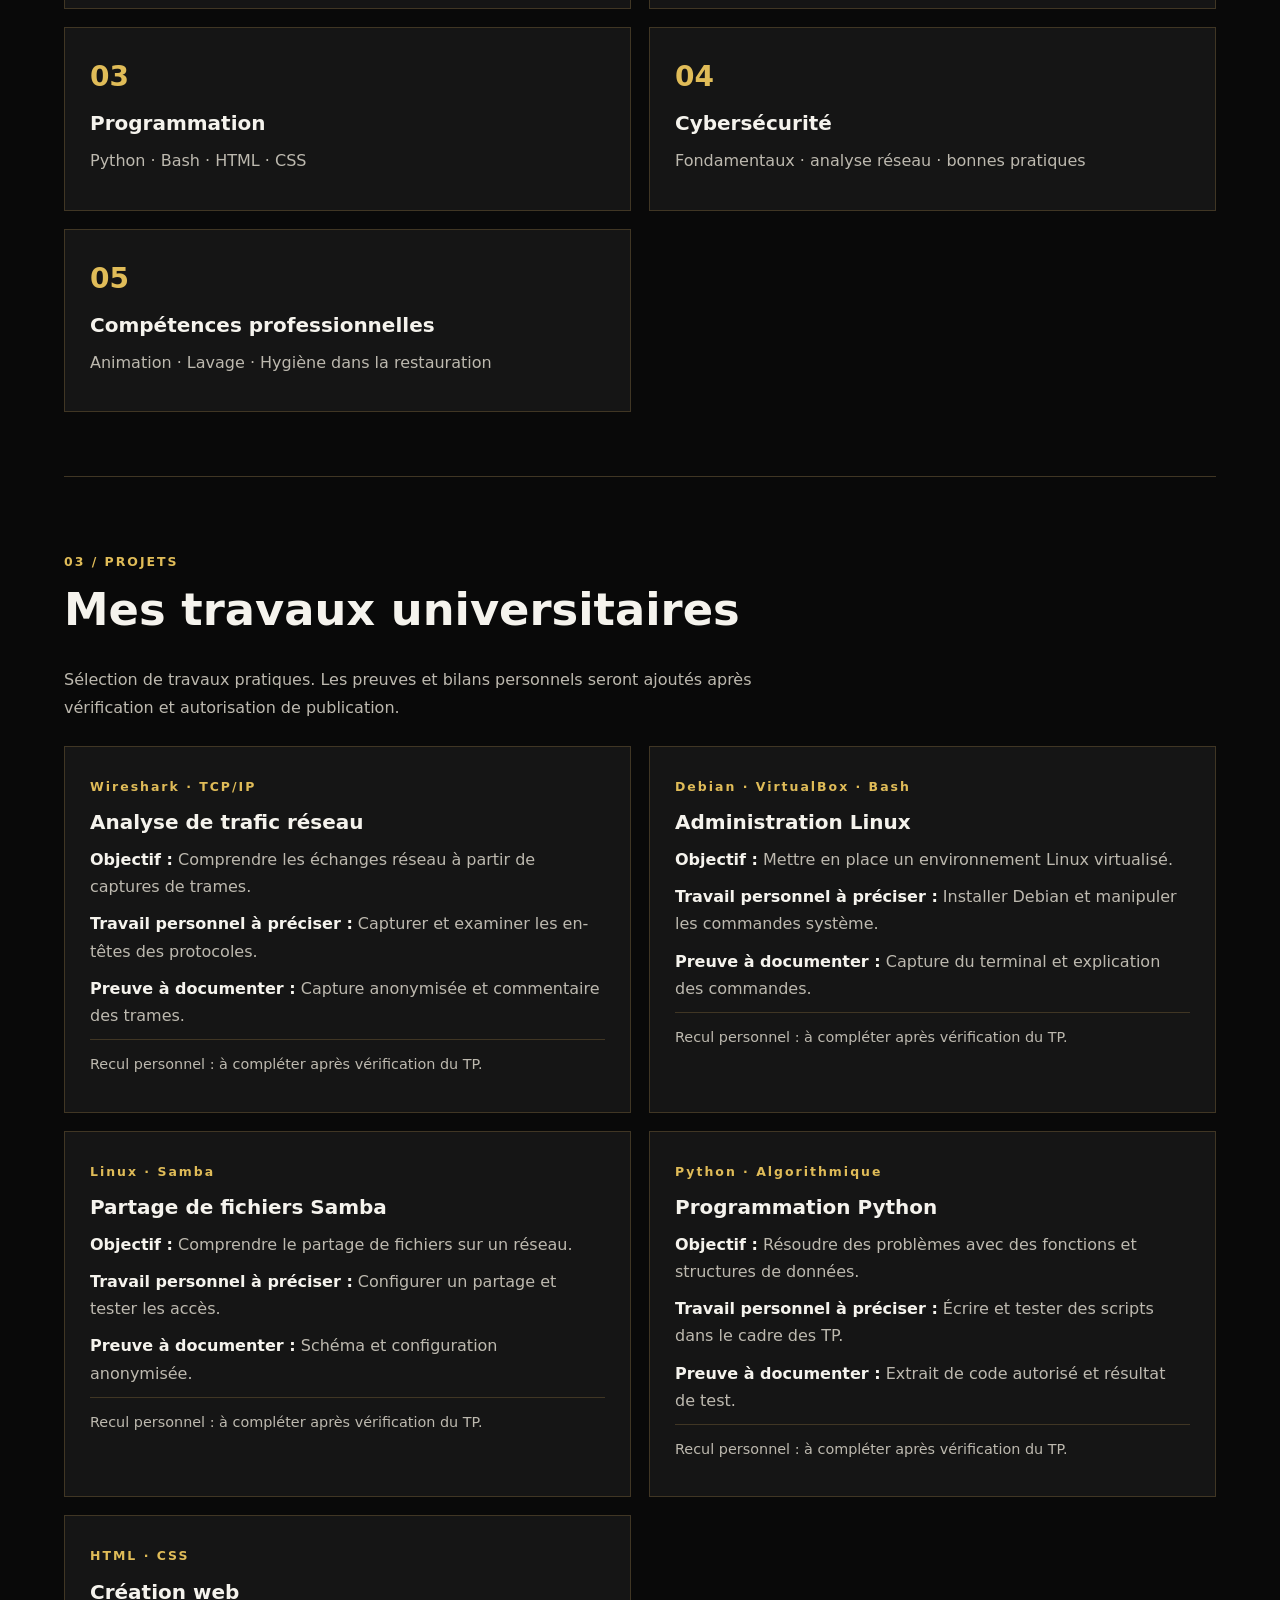
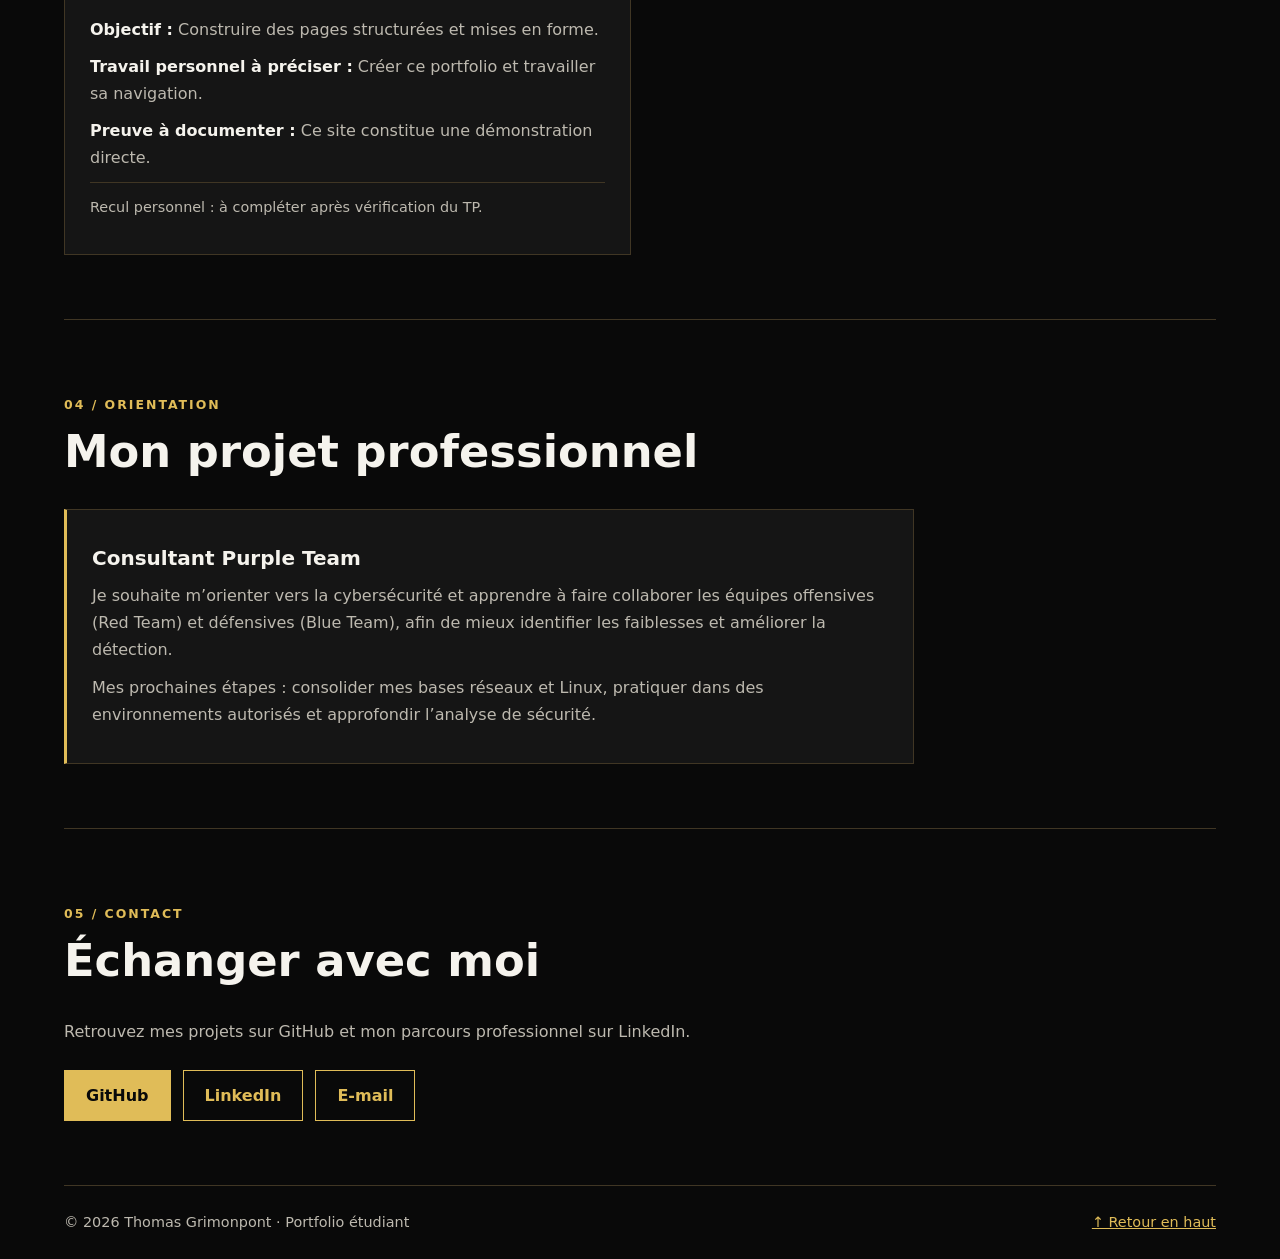
==== commit 41b7dfd2: "Add files via upload" ====
--- a/index.html
+++ b/index.html
@@ -1 +1,2 @@
-<!doctype html><html lang="fr"><head><meta charset="utf-8"><meta name="viewport" content="width=device-width,initial-scale=1"><meta name="description" content="Portfolio Thomas Grimonpont – Networks and Telecommunications"><title>Thomas Grimonpont | Portfolio</title><link rel="stylesheet" href="style.css"></head><body><a class="skip" href="#contenu">Aller au contenu</a><header><div class="navwrap"><a class="brand" href="#accueil">TG<span>.</span></a><nav aria-label="Navigation principale"><a href="#accueil">Accueil</a><a href="#parcours">Parcours</a><a href="#competences">Compétences</a><a href="#projets">Projets</a><a href="#avenir">Objectif</a><a href="#contact">Contact</a></nav><a class="lang" lang="en" href="en.html">EN</a></div></header><main id="contenu"><section id="accueil" class="hero"><div><p class="eyebrow">PORTFOLIO ÉTUDIANT • BUT R&T</p><h1>Thomas<br>Grimonpont<span>.</span></h1><p class="lead">Réseaux · Systèmes · Cybersécurité</p><p>Étudiant à l’IUT de Béziers, je développe mes compétences techniques avec un objectif : évoluer vers la cybersécurité offensive et défensive.</p><div class="buttons"><a class="button" href="#projets">Découvrir mes projets</a><a class="button outline" href="#parcours">Mon parcours</a></div></div><div class="emblem" aria-hidden="true"><svg viewBox="0 0 240 240"><circle cx="120" cy="120" r="106"/><circle cx="120" cy="120" r="89" stroke-dasharray="3 8"/><path d="M120 42 182 68v54q0 45-62 77-62-32-62-77V68Z"/><rect x="96" y="105" width="48" height="42" rx="4"/><path d="M104 105V92a16 16 0 0 1 32 0v13M120 120v13"/></svg><span>NETWORKS / SECURITY</span></div></section><section id="parcours"><p class="eyebrow">01 / PARCOURS</p><h2>Mon parcours</h2><div class="timeline"><article><span class="tag">2026 – Aujourd’hui</span><h3>BUT Réseaux et Télécommunications</h3><p>IUT de Béziers — apprentissage des réseaux, systèmes et de la programmation.</p></article><article><span class="tag">Juillet 2026</span><h3>Plongeur – Chez Mémé</h3><p>Organisation, rigueur et travail en équipe.</p></article><article><span class="tag">Dates à compléter</span><h3>Maraîcher – Portiragnes</h3><p>Récolte de fruits et légumes, autonomie et adaptation.</p></article></div></section><section id="competences"><p class="eyebrow">02 / COMPÉTENCES</p><h2>Mes compétences en cours d’acquisition</h2><div class="grid"><article class="skill"><span class="num">01</span><h3>Réseaux</h3><p>TCP/IP · IPv4 · Wireshark</p></article><article class="skill"><span class="num">02</span><h3>Systèmes</h3><p>Linux · Debian · VirtualBox · Samba</p></article><article class="skill"><span class="num">03</span><h3>Programmation</h3><p>Python · Bash · HTML · CSS</p></article><article class="skill"><span class="num">04</span><h3>Cybersécurité</h3><p>Fondamentaux · analyse réseau · bonnes pratiques</p></article></div></section><section id="projets"><p class="eyebrow">03 / PROJETS</p><h2>Mes travaux universitaires</h2><p class="intro">Sélection de travaux pratiques. Les preuves et bilans personnels seront ajoutés après vérification et autorisation de publication.</p><div class="grid projects"><article class="project"><span class="tag">Wireshark · TCP/IP</span><h3>Analyse de trafic réseau</h3><p><strong>Objectif :</strong> Comprendre les échanges réseau à partir de captures de trames.</p><p><strong>Travail personnel à préciser :</strong> Capturer et examiner les en-têtes des protocoles.</p><p><strong>Preuve à documenter :</strong> Capture anonymisée et commentaire des trames.</p><p class="muted">Recul personnel : à compléter après vérification du TP.</p></article><article class="project"><span class="tag">Debian · VirtualBox · Bash</span><h3>Administration Linux</h3><p><strong>Objectif :</strong> Mettre en place un environnement Linux virtualisé.</p><p><strong>Travail personnel à préciser :</strong> Installer Debian et manipuler les commandes système.</p><p><strong>Preuve à documenter :</strong> Capture du terminal et explication des commandes.</p><p class="muted">Recul personnel : à compléter après vérification du TP.</p></article><article class="project"><span class="tag">Linux · Samba</span><h3>Partage de fichiers Samba</h3><p><strong>Objectif :</strong> Comprendre le partage de fichiers sur un réseau.</p><p><strong>Travail personnel à préciser :</strong> Configurer un partage et tester les accès.</p><p><strong>Preuve à documenter :</strong> Schéma et configuration anonymisée.</p><p class="muted">Recul personnel : à compléter après vérification du TP.</p></article><article class="project"><span class="tag">Python · Algorithmique</span><h3>Programmation Python</h3><p><strong>Objectif :</strong> Résoudre des problèmes avec des fonctions et structures de données.</p><p><strong>Travail personnel à préciser :</strong> Écrire et tester des scripts dans le cadre des TP.</p><p><strong>Preuve à documenter :</strong> Extrait de code autorisé et résultat de test.</p><p class="muted">Recul personnel : à compléter après vérification du TP.</p></article><article class="project"><span class="tag">HTML · CSS</span><h3>Création web</h3><p><strong>Objectif :</strong> Construire des pages structurées et mises en forme.</p><p><strong>Travail personnel à préciser :</strong> Créer ce portfolio et travailler sa navigation.</p><p><strong>Preuve à documenter :</strong> Ce site constitue une démonstration directe.</p><p class="muted">Recul personnel : à compléter après vérification du TP.</p></article></div></section><section id="avenir"><p class="eyebrow">04 / ORIENTATION</p><h2>Mon projet professionnel</h2><div class="feature"><h3>Consultant Purple Team</h3><p>Je souhaite m’orienter vers la cybersécurité et apprendre à faire collaborer les équipes offensives (Red Team) et défensives (Blue Team), afin de mieux identifier les faiblesses et améliorer la détection.</p><p>Mes prochaines étapes : consolider mes bases réseaux et Linux, pratiquer dans des environnements autorisés et approfondir l’analyse de sécurité.</p></div></section><section id="contact"><p class="eyebrow">05 / CONTACT</p><h2>Échanger avec moi</h2><p>Retrouvez mes travaux et mon parcours sur mon profil GitHub.</p><div class="buttons"><a class="button" href="https://github.com/thomasgrimonpontpro-design">GitHub</a><!-- Ajouter ici le lien LinkedIn professionnel / Add professional LinkedIn link here --></div></section></main><footer>© 2026 Thomas Grimonpont · Portfolio étudiant <a href="#accueil">↑ Retour en haut</a></footer></body></html>+<!DOCTYPE html>
+<html lang="fr"><head><meta charset="utf-8"/><meta content="width=device-width,initial-scale=1" name="viewport"/><meta content="Portfolio Thomas Grimonpont – Networks and Telecommunications" name="description"/><title>Thomas Grimonpont | Portfolio</title><link href="style.css" rel="stylesheet"/></head><body><a class="skip" href="#contenu">Aller au contenu</a><header><div class="navwrap"><a class="brand" href="#accueil">TG<span>.</span></a><nav aria-label="Navigation principale"><a href="#accueil">Accueil</a><a href="#parcours">Parcours</a><a href="#competences">Compétences</a><a href="#projets">Projets</a><a href="#avenir">Objectif</a><a href="#contact">Contact</a></nav><a class="lang" href="en.html" lang="en">EN</a></div></header><main id="contenu"><section class="hero" id="accueil"><div><p class="eyebrow">PORTFOLIO ÉTUDIANT • BUT R&amp;T</p><h1>Thomas<br/>Grimonpont<span>.</span></h1><p class="lead">Réseaux · Systèmes · Cybersécurité</p><p>Actuellement en première année de BUT Réseaux et Télécommunications à l’IUT de Béziers, je développe mes compétences en réseaux informatiques, programmation, administration système et cybersécurité. Curieux, sérieux et motivé, je souhaite devenir consultant Purple Team et associer sécurité offensive et défensive.</p><div class="buttons"><a class="button" href="#projets">Découvrir mes projets</a><a class="button outline" href="#parcours">Mon parcours</a></div></div><div aria-hidden="true" class="emblem"><svg viewbox="0 0 240 240"><circle cx="120" cy="120" r="106"></circle><circle cx="120" cy="120" r="89" stroke-dasharray="3 8"></circle><path d="M120 42 182 68v54q0 45-62 77-62-32-62-77V68Z"></path><rect height="42" rx="4" width="48" x="96" y="105"></rect><path d="M104 105V92a16 16 0 0 1 32 0v13M120 120v13"></path></svg><span>NETWORKS / SECURITY</span></div></section><section id="parcours"><p class="eyebrow">01 / PARCOURS</p><h2>Mon parcours</h2><h3 class="timeline-title">Formation</h3><div class="timeline"><article><span class="tag">2026 – Aujourd’hui</span><h3>BUT Réseaux et Télécommunications</h3><p>IUT de Béziers — première année.</p></article><article><span class="tag">Septembre 2024 – Juin 2025</span><h3>Cursus ingénieur – Génie civil</h3><p>Polytech Orléans</p></article><article><span class="tag">Septembre 2022 – Juillet 2024</span><h3>CPGE TSI</h3><p>LPO Joliot Curie, Sète</p></article></div><h3 class="timeline-title">Expériences professionnelles</h3><div class="timeline"><article><span class="tag">Juin – Septembre 2026</span><h3>Plongeur en restauration</h3><p>Chez Mémé — Valras-Plage</p></article><article><span class="tag">Octobre 2025 – Juin 2026</span><h3>Animateur</h3><p>Collège Clardeluna — Maraussan</p></article><article><span class="tag">Juin – Septembre 2025</span><h3>Plongeur en restauration</h3><p>Chez Mémé — Valras-Plage</p></article><article><span class="tag">Avril – Septembre 2024</span><h3>Maraîcher</h3><p>La Cueillette de Léon — Villeneuve-lès-Béziers</p></article><article><span class="tag">Juillet – Septembre 2023</span><h3>Maraîcher</h3><p>La Cueillette de Léon — Villeneuve-lès-Béziers</p></article><article><span class="tag">Juillet – Septembre 2022</span><h3>Ramasseur de fruits et légumes</h3><p>La Cueillette de Léon — Villeneuve-lès-Béziers</p></article><article><span class="tag">Juillet – Septembre 2021</span><h3>Ramasseur de fruits et légumes</h3><p>La Cueillette de Léon — Villeneuve-lès-Béziers</p></article></div></section><section id="competences"><p class="eyebrow">02 / COMPÉTENCES</p><h2>Mes compétences en cours d’acquisition</h2><div class="grid"><article class="skill"><span class="num">01</span><h3>Réseaux</h3><p>TCP/IP · IPv4 · Wireshark</p></article><article class="skill"><span class="num">02</span><h3>Systèmes</h3><p>Linux · Debian · VirtualBox · Samba</p></article><article class="skill"><span class="num">03</span><h3>Programmation</h3><p>Python · Bash · HTML · CSS</p></article><article class="skill"><span class="num">04</span><h3>Cybersécurité</h3><p>Fondamentaux · analyse réseau · bonnes pratiques</p></article><article class="skill"><span class="num">05</span><h3>Compétences professionnelles</h3><p>Animation · Lavage · Hygiène dans la restauration</p></article></div></section><section id="projets"><p class="eyebrow">03 / PROJETS</p><h2>Mes travaux universitaires</h2><p class="intro">Sélection de travaux pratiques. Les preuves et bilans personnels seront ajoutés après vérification et autorisation de publication.</p><div class="grid projects"><article class="project"><span class="tag">Wireshark · TCP/IP</span><h3>Analyse de trafic réseau</h3><p><strong>Objectif :</strong> Comprendre les échanges réseau à partir de captures de trames.</p><p><strong>Travail personnel à préciser :</strong> Capturer et examiner les en-têtes des protocoles.</p><p><strong>Preuve à documenter :</strong> Capture anonymisée et commentaire des trames.</p><p class="muted">Recul personnel : à compléter après vérification du TP.</p></article><article class="project"><span class="tag">Debian · VirtualBox · Bash</span><h3>Administration Linux</h3><p><strong>Objectif :</strong> Mettre en place un environnement Linux virtualisé.</p><p><strong>Travail personnel à préciser :</strong> Installer Debian et manipuler les commandes système.</p><p><strong>Preuve à documenter :</strong> Capture du terminal et explication des commandes.</p><p class="muted">Recul personnel : à compléter après vérification du TP.</p></article><article class="project"><span class="tag">Linux · Samba</span><h3>Partage de fichiers Samba</h3><p><strong>Objectif :</strong> Comprendre le partage de fichiers sur un réseau.</p><p><strong>Travail personnel à préciser :</strong> Configurer un partage et tester les accès.</p><p><strong>Preuve à documenter :</strong> Schéma et configuration anonymisée.</p><p class="muted">Recul personnel : à compléter après vérification du TP.</p></article><article class="project"><span class="tag">Python · Algorithmique</span><h3>Programmation Python</h3><p><strong>Objectif :</strong> Résoudre des problèmes avec des fonctions et structures de données.</p><p><strong>Travail personnel à préciser :</strong> Écrire et tester des scripts dans le cadre des TP.</p><p><strong>Preuve à documenter :</strong> Extrait de code autorisé et résultat de test.</p><p class="muted">Recul personnel : à compléter après vérification du TP.</p></article><article class="project"><span class="tag">HTML · CSS</span><h3>Création web</h3><p><strong>Objectif :</strong> Construire des pages structurées et mises en forme.</p><p><strong>Travail personnel à préciser :</strong> Créer ce portfolio et travailler sa navigation.</p><p><strong>Preuve à documenter :</strong> Ce site constitue une démonstration directe.</p><p class="muted">Recul personnel : à compléter après vérification du TP.</p></article></div></section><section id="avenir"><p class="eyebrow">04 / ORIENTATION</p><h2>Mon projet professionnel</h2><div class="feature"><h3>Consultant Purple Team</h3><p>Je souhaite m’orienter vers la cybersécurité et apprendre à faire collaborer les équipes offensives (Red Team) et défensives (Blue Team), afin de mieux identifier les faiblesses et améliorer la détection.</p><p>Mes prochaines étapes : consolider mes bases réseaux et Linux, pratiquer dans des environnements autorisés et approfondir l’analyse de sécurité.</p></div></section><section id="contact"><p class="eyebrow">05 / CONTACT</p><h2>Échanger avec moi</h2><p>Retrouvez mes projets sur GitHub et mon parcours professionnel sur LinkedIn.</p><div class="buttons"><a class="button" href="https://github.com/thomasgrimonpontpro-design">GitHub</a><a class="button outline" href="https://www.linkedin.com/in/thomas-grimonpont-64a431451/">LinkedIn</a><a class="button outline" href="mailto:thomasgrimonpontpro@gmail.com">E-mail</a></div></section></main><footer>© 2026 Thomas Grimonpont · Portfolio étudiant <a href="#accueil">↑ Retour en haut</a></footer></body></html>
--- a/style.css
+++ b/style.css
@@ -1 +1,3 @@
 :root{color-scheme:dark;--bg:#090909;--panel:#151515;--gold:#e0bc58;--text:#f5f3ed;--muted:#bdb9af;--line:#403624}*{box-sizing:border-box}html{scroll-behavior:smooth;scroll-padding-top:100px}body{margin:0;background:var(--bg);color:var(--text);font:16px/1.7 system-ui,Arial,sans-serif}a{color:var(--gold)}a:focus-visible{outline:3px solid #fff;outline-offset:5px}.skip{position:absolute;left:12px;top:-100px;background:#fff;color:#000;padding:12px;z-index:20}.skip:focus{top:12px}header{position:sticky;top:0;z-index:10;background:#101010;border-bottom:1px solid var(--line)}.navwrap{max-width:1200px;margin:auto;padding:12px 24px;display:flex;align-items:center;justify-content:space-between;gap:20px}.brand{font-size:30px;font-weight:900;text-decoration:none;color:var(--text)}.brand span,h1 span{color:var(--gold)}nav{display:flex;flex-wrap:wrap;gap:20px}nav a{color:var(--text);text-decoration:none;font-size:14px}nav a:hover{color:var(--gold)}.lang{border:1px solid var(--gold);padding:5px 12px;text-decoration:none;font-weight:700}main{max-width:1200px;margin:auto;padding:0 24px}section{padding:64px 0;border-bottom:1px solid var(--line)}.hero{min-height:580px;display:grid;grid-template-columns:1.6fr 1fr;align-items:center;gap:36px;background:radial-gradient(ellipse at right,#2a2111 0,transparent 55%)}.eyebrow,.tag{color:var(--gold);font-size:.78rem;letter-spacing:2px;font-weight:700}.hero h1{font-size:clamp(3rem,7vw,6rem);letter-spacing:-.055em;line-height:1;margin:18px 0}.lead{color:var(--gold);font-size:clamp(1rem,2vw,1.4rem);font-weight:600}p{color:var(--muted);margin:10px 0}.buttons{display:flex;gap:12px;flex-wrap:wrap;margin-top:25px}.button{display:inline-block;background:var(--gold);color:#090909;border:1px solid var(--gold);padding:11px 21px;text-decoration:none;font-weight:700}.button.outline{background:transparent;color:var(--gold)}.button:hover{background:#f9df91;color:#090909}.emblem{text-align:center;color:var(--gold);font-size:11px;letter-spacing:3px}.emblem svg{width:min(100%,290px);fill:none;stroke:var(--gold);stroke-width:1.5;filter:drop-shadow(0 0 16px #b38d4240)}h2{font-size:clamp(1.8rem,4vw,2.8rem);line-height:1.2;margin:8px 0 30px}h3{font-size:1.25rem;line-height:1.35;margin:10px 0}.timeline{border-left:1px solid var(--gold);padding-left:28px;margin-left:8px;display:grid;gap:18px}.timeline article,.skill,.project,.feature{background:var(--panel);border:1px solid var(--line);padding:25px;min-width:0}.timeline article{position:relative}.timeline article:before{content:'';position:absolute;left:-35px;top:30px;width:11px;height:11px;background:var(--gold);border-radius:50%}.grid{display:grid;grid-template-columns:repeat(2,minmax(0,1fr));gap:18px}.skill,.project{transition:border-color .2s,transform .2s}.skill:hover,.project:hover{border-color:var(--gold);transform:translateY(-3px)}.num{font-size:28px;color:var(--gold);font-weight:800}.project strong{color:var(--text)}.project .muted{font-size:.9rem;border-top:1px solid var(--line);padding-top:12px}.intro{max-width:780px;margin-bottom:25px}.feature{border-left:3px solid var(--gold);max-width:850px}footer{max-width:1200px;margin:auto;padding:24px;color:var(--muted);display:flex;justify-content:space-between;flex-wrap:wrap;gap:12px;font-size:.9rem}@media(max-width:760px){header{position:static}.navwrap{flex-wrap:wrap;gap:12px}nav{order:3;width:100%;gap:12px 18px}.hero{grid-template-columns:1fr;min-height:0}.emblem{display:none}.grid{grid-template-columns:1fr}section{padding:42px 0}main{padding:0 18px}.timeline article,.skill,.project,.feature{padding:18px}}@media(prefers-reduced-motion:reduce){html{scroll-behavior:auto}*,*::before,*::after{transition:none!important;animation:none!important}.skill:hover,.project:hover{transform:none}}
+
+.timeline-title { margin: 2rem 0 1rem; color: #e0bc58; font-size: 1.25rem; }
